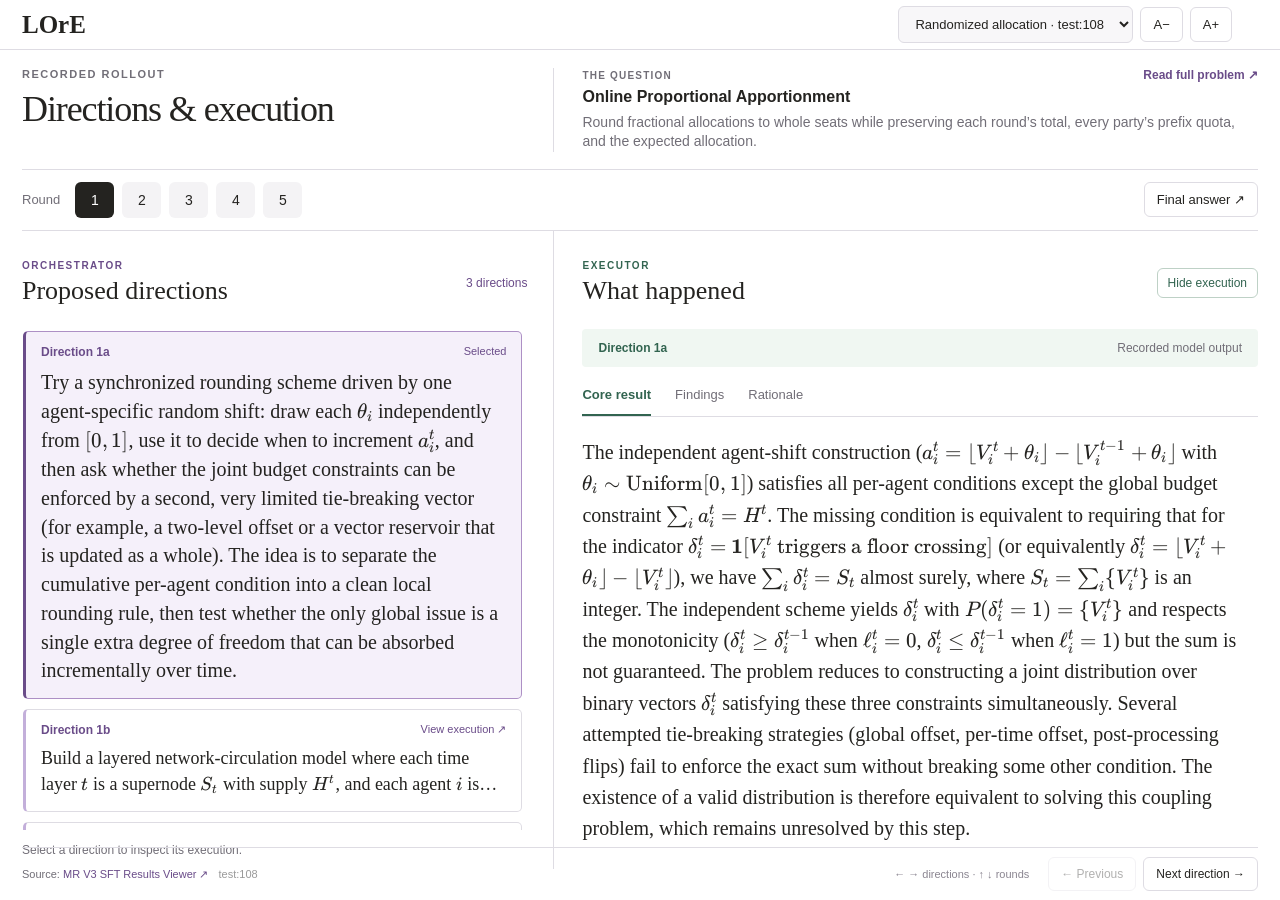
==== content.html @ 2ad1f07b "Publish recorded rollout viewer and PowerPoint content add-in" ====
<!doctype html>
<html lang="en">
<head>
  <meta charset="utf-8">
  <meta name="viewport" content="width=device-width,initial-scale=1">
  <meta name="description" content="Step through real proposed directions, executor findings, and final answers from recorded MR V3 SFT rollouts.">
  <title>Directions & execution · LOrE</title>
  <link rel="stylesheet" href="vendor/katex.min.css">
  <link rel="stylesheet" href="style.css">
  <script>window._historyCache={replaceState:history.replaceState,pushState:history.pushState};</script>
  <script src="https://officeapis.public.onecdn.static.microsoft/1/office.js"></script>
  <script>
    history.replaceState=window._historyCache.replaceState;
    history.pushState=window._historyCache.pushState;
    Office.onReady(function(info){document.documentElement.dataset.officeHost=info.host||'browser';});
  </script>
  <script defer src="vendor/katex.min.js"></script>
  <script defer src="vendor/marked.min.js"></script>
  <script defer src="data.js"></script>
  <script defer src="app.js"></script>
</head>
<body class="office-content">
  <header class="topbar">
    <div class="brand">LOrE <span>Exploration in action</span></div>
    <div class="tools">
      <label class="sr-only" for="example">Choose a rollout</label><select id="example"></select>
      <button id="fontSmaller" aria-label="Decrease text size" title="Smaller text">A−</button>
      <button id="fontLarger" aria-label="Increase text size" title="Larger text">A+</button>
      <button id="fullscreen">Full screen</button>
    </div>
  </header>
  <main>
    <section class="intro">
      <div><p class="eyebrow">RECORDED ROLLOUT</p><h1>Directions & execution</h1></div>
      <div class="question-brief"><div class="question-label">THE QUESTION <button id="showQuestion" class="text-button">Read full problem ↗</button></div><h2 id="problemTitle"></h2><p id="problemSummary"></p></div>
    </section>
    <section class="timeline" aria-label="Exploration rounds">
      <span class="timeline-label">Round</span><div id="rounds"></div>
      <button id="finalButton" class="final-button">Final answer ↗</button>
    </section>
    <div class="workspace">
      <section class="directions" aria-labelledby="directionsHeading">
        <div class="section-heading"><div><p class="role purple">ORCHESTRATOR</p><h2 id="directionsHeading">Proposed directions</h2></div><span id="directionCount" class="count"></span></div>
        <div id="directions" class="direction-list"></div>
        <div class="panel-footer">Select a direction to inspect its execution.</div>
      </section>
      <section class="execution" aria-labelledby="executionHeading">
        <div class="section-heading"><div><p class="role green">EXECUTOR</p><h2 id="executionHeading">What happened</h2></div><button id="reveal" class="reveal">Hide execution</button></div>
        <div id="executionContent">
          <div class="execution-meta"><span id="activeDirection"></span><span>Recorded model output</span></div>
          <div class="tabs" role="tablist" aria-label="Executor output">
            <button role="tab" data-tab="core_result" id="tab-core_result" aria-controls="output">Core result</button>
            <button role="tab" data-tab="found" id="tab-found" aria-controls="output">Findings</button>
            <button role="tab" data-tab="rationale" id="tab-rationale" aria-controls="output">Rationale</button>
          </div>
          <div id="output" class="prose output" role="tabpanel" tabindex="0"></div>
        </div>
        <div id="hiddenExecution" hidden><span class="large-number">02</span><h3>What did the executor find?</h3><p>Choose a direction, then reveal its recorded result.</p><button id="revealBig" class="primary">Show execution</button></div>
      </section>
    </div>
    <footer>
      <div class="source">Source: <a href="https://huggingface.co/spaces/HerrHruby/MR-V3-SFT-Results-Viewer" target="_blank" rel="noopener">MR V3 SFT Results Viewer ↗</a><span id="recordId"></span></div>
      <div class="navigation"><span class="keyboard-hint">← → directions · ↑ ↓ rounds</span><button id="prev">← Previous</button><button id="next">Next direction →</button></div>
    </footer>
  </main>
  <dialog id="dialog"><div class="dialog-head"><p class="eyebrow" id="dialogLabel"></p><button id="closeDialog" aria-label="Close dialog">Close ×</button></div><h2 id="dialogTitle"></h2><div id="dialogBody" class="prose"></div></dialog>
  <div id="announcement" class="sr-only" aria-live="polite"></div>
</body>
</html>
---- style.css ----
:root{--ink:#242320;--muted:#716e77;--line:#dedce3;--purple:#6a4c89;--pale-purple:#f5f0fa;--green:#326450;--pale-green:#f0f7f2;--reading:20px}
*{box-sizing:border-box}body{margin:0;background:#fff;color:var(--ink);font-family:Arial,Helvetica,sans-serif}button,select{font:inherit}button,select{color:inherit;background:#fff;border:1px solid var(--line);border-radius:6px;padding:9px 12px}button{cursor:pointer}button:hover{border-color:var(--purple);background:#faf8fc}button:disabled{opacity:.35;cursor:default}button:focus-visible,select:focus-visible,a:focus-visible,[tabindex]:focus-visible{outline:3px solid #9b76c2;outline-offset:3px}a{color:var(--purple);text-decoration:none}a:hover{text-decoration:underline}.topbar{height:68px;padding:0 32px;border-bottom:1px solid var(--line);display:flex;align-items:center;justify-content:space-between;gap:20px}.brand{font-family:Georgia,'Times New Roman',serif;font-size:25px;font-weight:bold;white-space:nowrap}.brand span{font-family:Arial,Helvetica,sans-serif;font-size:13px;font-weight:normal;color:var(--muted);padding-left:18px}.tools{display:flex;gap:7px;align-items:center;font-size:13px}.tools select{max-width:300px;background:#f8f7f9}.tools button{white-space:nowrap}main{max-width:1800px;margin:auto;padding:26px 32px 0}.intro{display:grid;grid-template-columns:43% 57%;align-items:start;padding-bottom:25px}.eyebrow,.role{font-size:11px;font-weight:bold;letter-spacing:1.5px;margin:0 0 10px;color:var(--muted)}h1{font-family:Georgia,'Times New Roman',serif;font-size:42px;line-height:1.1;letter-spacing:-1.1px;font-weight:normal;margin:0}h2{margin:0;font-family:Georgia,'Times New Roman',serif;font-weight:normal;font-size:26px;line-height:1.16}.question-brief{padding-left:28px;border-left:1px solid var(--line)}.question-label{font-size:10px;letter-spacing:1.2px;font-weight:bold;color:var(--muted);display:flex;justify-content:space-between;align-items:center;margin-bottom:6px}.text-button{font-size:12px;padding:0;border:none;color:var(--purple);letter-spacing:0;background:none}.question-brief h2{font-family:Arial,Helvetica,sans-serif;font-size:16px;font-weight:bold;margin-bottom:6px}.question-brief p{font-size:14px;color:var(--muted);line-height:1.4;margin:0;max-width:680px}.timeline{display:flex;align-items:center;gap:15px;border-top:1px solid var(--line);border-bottom:1px solid var(--line);padding:12px 0}.timeline-label{font-size:13px;color:var(--muted)}#rounds{display:flex;gap:8px;flex:1;flex-wrap:wrap}#rounds button{border:1px solid transparent;background:#f4f3f5;min-width:39px;height:36px;font-size:14px;padding:6px 10px}#rounds button.active{background:var(--ink);color:#fff}.final-button{font-size:13px}.workspace{display:grid;grid-template-columns:43% 57%;height:calc(100dvh - 315px);min-height:400px;max-height:950px}.directions{padding:24px 26px 0 0;display:flex;flex-direction:column;min-width:0}.execution{padding:24px 0 0 28px;border-left:1px solid var(--line);display:flex;flex-direction:column;min-width:0}.section-heading{display:flex;justify-content:space-between;align-items:center;min-height:56px;margin-bottom:18px;gap:10px}.role{margin:0 0 5px;font-size:10px}.purple{color:var(--purple)}.green{color:var(--green)}.count{font-size:12px;color:var(--purple);white-space:nowrap}.direction-list{overflow-y:auto;padding:2px 5px 4px 1px;scrollbar-width:thin;scrollbar-color:#cfc5d8 transparent;flex:1}.direction{display:block;width:100%;text-align:left;padding:15px 17px;border:1px solid var(--line);border-left:3px solid #c3afda;margin-bottom:10px;border-radius:5px;background:#fff}.direction.active{background:var(--pale-purple);border-color:#ad90c5;border-left:3px solid var(--purple)}.direction-head{display:flex;justify-content:space-between;gap:10px;margin-bottom:9px;color:var(--purple);font-weight:bold;font-size:12px}.direction-head .hint{font-weight:normal;font-size:11px}.direction .prose{font-size:var(--reading);line-height:1.44;font-family:Georgia,'Times New Roman',serif;overflow-wrap:anywhere}.direction:not(.active) .prose{display:-webkit-box;-webkit-line-clamp:2;-webkit-box-orient:vertical;overflow:hidden;font-size:calc(var(--reading) - 2px)}.prose p{margin:0 0 1em}.prose p:last-child{margin-bottom:0}.prose ul,.prose ol{padding-left:1.5em}.prose li{margin:.45em 0}.prose h1,.prose h2,.prose h3,.prose h4{font-family:inherit;font-size:1.1em;line-height:1.3;margin:1em 0 .5em;font-weight:bold;letter-spacing:0}.prose pre{white-space:pre-wrap;font: .85em/1.5 monospace;background:#f6f4f7;padding:12px}.prose blockquote{border-left:3px solid var(--line);margin:1em 0;padding-left:15px}.prose table{border-collapse:collapse;max-width:100%;display:block;overflow:auto}.prose td,.prose th{border:1px solid var(--line);padding:6px}.prose code{font-size:.85em}.katex{font-size:1.05em}.katex-display{overflow-x:auto;overflow-y:hidden;padding:5px 0}.panel-footer{font-size:12px;color:var(--muted);padding:13px 0 12px}.reveal{font-size:12px;color:var(--green);padding:7px 10px;border-color:#bed1c6}.execution-meta{font-size:12px;color:var(--muted);display:flex;justify-content:space-between;padding:12px 16px;background:var(--pale-green);border-radius:4px}.execution-meta span:first-child{font-weight:bold;color:var(--green)}#executionContent{display:flex;flex:1;flex-direction:column;min-height:0}.tabs{display:flex;gap:24px;border-bottom:1px solid var(--line);padding:8px 0 0;margin-bottom:0}.tabs button{background:none;border:none;border-radius:0;font-size:13px;padding:12px 0;color:var(--muted);border-bottom:2px solid transparent}.tabs button[aria-selected=true]{color:var(--green);font-weight:bold;border-bottom-color:var(--green)}.output{font:var(--reading)/1.57 Georgia,'Times New Roman',serif;overflow-y:auto;overflow-x:hidden;overflow-wrap:anywhere;padding:20px 15px 24px 0;scrollbar-width:thin;scrollbar-color:#bed1c6 transparent;flex:1;min-height:0}.rawtex{color:#675481;white-space:pre-wrap}#hiddenExecution{margin:auto;text-align:center;padding:40px;color:var(--muted)}#hiddenExecution h3{font-family:Georgia,'Times New Roman',serif;font-size:28px;font-weight:normal;color:var(--ink)}.large-number{font:60px Georgia,serif;color:#d5e1d8}.primary{background:var(--green);border-color:var(--green);color:white}.primary:hover{background:#244e3c;color:white}[hidden]{display:none!important}footer{display:flex;justify-content:space-between;align-items:center;border-top:1px solid var(--line);padding:14px 0 16px;gap:15px}.source{font-size:11px;color:var(--muted)}#recordId{display:inline-block;margin-left:10px;color:#999}.navigation{display:flex;align-items:center;gap:7px}.navigation button{font-size:12px}.keyboard-hint{color:#8a8590;font-size:11px;margin-right:12px}dialog{border:1px solid var(--line);border-radius:9px;padding:28px 36px;width:min(1000px,92vw);max-height:88vh;color:var(--ink);box-shadow:0 20px 80px #0003}dialog::backdrop{background:#1d17275c;backdrop-filter:blur(3px)}.dialog-head{display:flex;justify-content:space-between;align-items:center}.dialog-head button{font-size:12px}dialog h2{font-size:30px;margin:15px 0 25px}dialog .prose{font:20px/1.6 Georgia,'Times New Roman',serif}.judge{margin-top:35px;border-top:1px solid var(--line);padding-top:18px;font-family:Arial,sans-serif;font-size:14px}.judge summary{cursor:pointer}.judge .prose{font-size:17px;margin-top:16px}.sr-only{position:absolute;width:1px;height:1px;padding:0;margin:-1px;overflow:hidden;clip:rect(0,0,0,0);white-space:nowrap;border:0}
main{height:calc(100dvh - 68px);display:flex;flex-direction:column}.intro,.timeline,footer,.section-heading,.panel-footer{flex-shrink:0}.workspace{flex:1;min-height:280px;height:auto;max-height:none}.direction-list{min-height:0}.directions{min-height:0}
@media(min-width:1550px){:root{--reading:23px}h1{font-size:49px}.question-brief h2{font-size:18px}.question-brief p{font-size:16px}.section-heading h2{font-size:30px}}
@media(max-width:1000px){.brand span,.keyboard-hint{display:none}.topbar{padding:0 20px}main{padding:22px 20px 0}.intro{grid-template-columns:40% 60%}h1{font-size:34px}.workspace{grid-template-columns:42% 58%;height:calc(100dvh - 310px)}.directions{padding-right:18px}.execution{padding-left:18px}:root{--reading:18px}.question-brief{padding-left:18px}.source{max-width:46%}.tools select{max-width:230px}}
@media(max-width:720px){.topbar{height:auto;min-height:64px;flex-wrap:wrap;padding:14px 18px;gap:12px}.tools{flex-wrap:wrap;width:100%}.tools select{flex:1;max-width:none;min-width:160px}main{padding:20px 18px 0}.intro{grid-template-columns:1fr;gap:20px}.question-brief{padding:16px 0 0;border-left:none;border-top:1px solid var(--line)}h1{font-size:35px}.timeline{gap:9px}.timeline-label{display:none}#rounds{gap:4px}#rounds button{min-width:30px;width:30px;height:32px;padding:5px}.workspace{grid-template-columns:1fr;height:auto;max-height:none;min-height:0}.directions{padding:22px 0 0}.direction-list{max-height:460px}.execution{padding:20px 0 0;border-left:none;border-top:1px solid var(--line);min-height:440px}.output{max-height:600px}.source{max-width:none}.navigation{justify-content:flex-end;width:100%}footer{flex-direction:column;align-items:flex-start}.section-heading h2{font-size:26px}dialog{padding:22px}dialog .prose{font-size:18px}}
@media(max-width:720px){main{height:auto;display:block}.direction-list{flex:none}.workspace{display:grid}.execution{height:650px}}

/* Fit the content add-in surface while keeping PowerPoint's corner menu clear. */
.office-content .topbar{height:50px;padding:0 48px 0 22px}
.office-content .brand span,.office-content #fullscreen{display:none}
.office-content main{height:calc(100dvh - 50px);padding:18px 22px 0}
.office-content .intro{padding-bottom:17px}
.office-content h1{font-size:36px}
.office-content .workspace{min-height:230px}
.office-content footer{padding:9px 0}
.office-content .direction{padding:13px 15px}
@media(max-height:640px){.office-content .intro{padding-bottom:12px}.office-content .section-heading{padding:13px 0}.office-content .topbar{height:44px}.office-content main{height:calc(100dvh - 44px);padding-top:12px}.office-content .timeline{padding:8px 0}.office-content .keyboard-hint{display:none}}
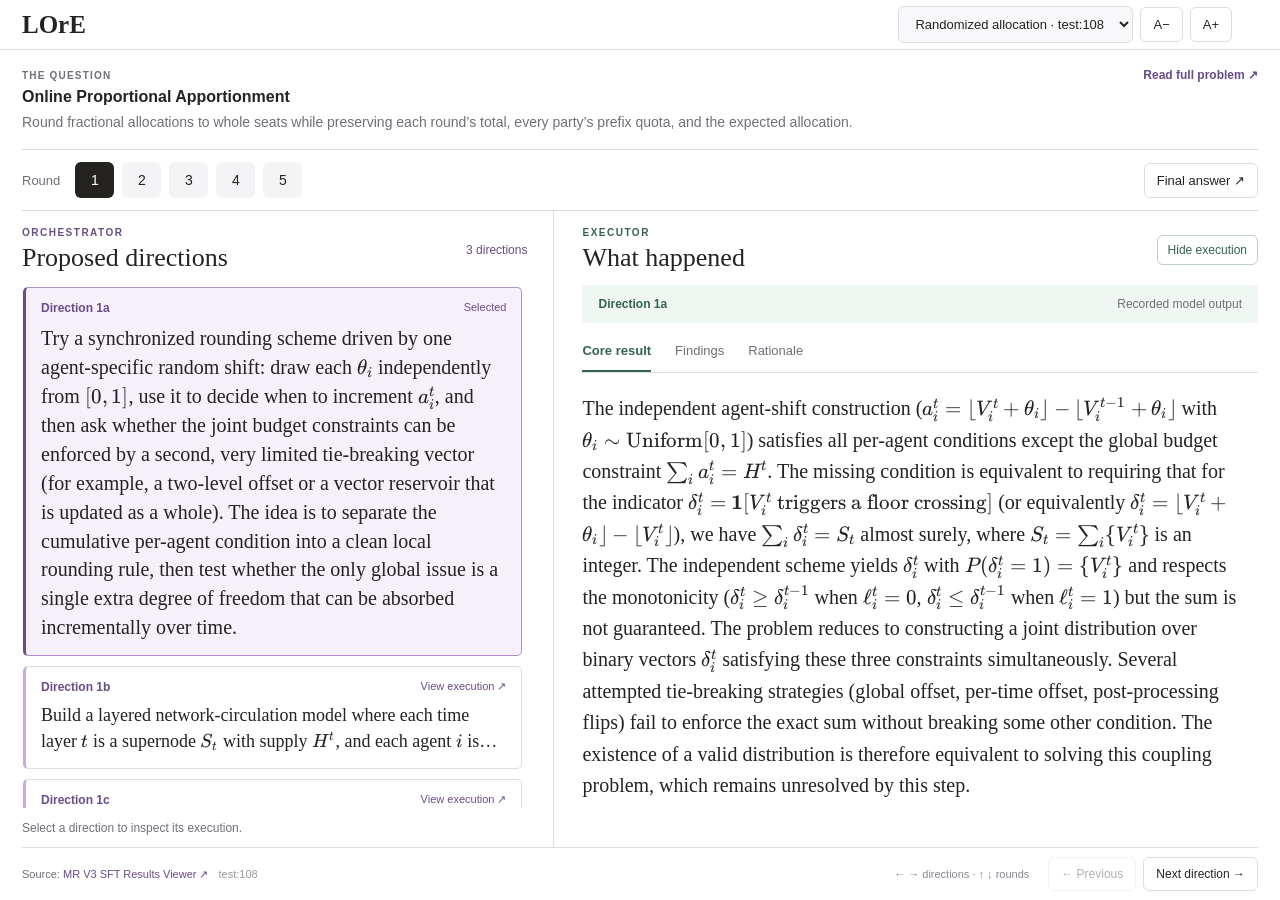
==== commit a0d46966: "Constrain PowerPoint reading panes when the content frame resizes" ====
--- a/content.html
+++ b/content.html
@@ -1,12 +1,12 @@
 <!doctype html>
-<html lang="en">
+<html lang="en" class="office-document">
 <head>
   <meta charset="utf-8">
   <meta name="viewport" content="width=device-width,initial-scale=1">
   <meta name="description" content="Step through real proposed directions, executor findings, and final answers from recorded MR V3 SFT rollouts.">
   <title>Directions & execution · LOrE</title>
   <link rel="stylesheet" href="vendor/katex.min.css">
-  <link rel="stylesheet" href="style.css">
+  <link rel="stylesheet" href="style.css?v=2">
   <script>window._historyCache={replaceState:history.replaceState,pushState:history.pushState};</script>
   <script src="https://officeapis.public.onecdn.static.microsoft/1/office.js"></script>
   <script>
--- a/style.css
+++ b/style.css
@@ -16,3 +16,18 @@
 .office-content footer{padding:9px 0}
 .office-content .direction{padding:13px 15px}
 @media(max-height:640px){.office-content .intro{padding-bottom:12px}.office-content .section-heading{padding:13px 0}.office-content .topbar{height:44px}.office-content main{height:calc(100dvh - 44px);padding-top:12px}.office-content .timeline{padding:8px 0}.office-content .keyboard-hint{display:none}}
+
+.office-content .intro{display:block}.office-content .intro>div:first-child{display:none}.office-content .question-brief{border-left:0;padding-left:0}.office-content .question-brief p{max-width:none}
+
+/* Office's WebView resizes between editing and presenting. Keep scrolling
+   inside each reading pane rather than letting grid content grow the page. */
+html.office-document{height:100%;overflow:hidden}
+body.office-content{height:100%;overflow:hidden;display:flex;flex-direction:column}
+.office-content .topbar{flex:0 0 50px}
+.office-content main{height:auto;min-height:0;flex:1;width:100%;margin:0 auto}
+.office-content .workspace{height:auto;min-height:0;grid-template-rows:minmax(0,1fr);overflow:hidden}
+.office-content .execution,.office-content .directions{min-height:0;overflow:hidden}
+.office-content .execution-meta,.office-content .tabs{flex-shrink:0}
+.office-content .section-heading{min-height:42px;margin-bottom:12px}
+.office-content .execution,.office-content .directions{padding-top:16px}
+@media(max-height:640px){.office-content .topbar{flex-basis:44px}.office-content .section-heading{padding:0}.office-content .panel-footer{padding:8px 0}}
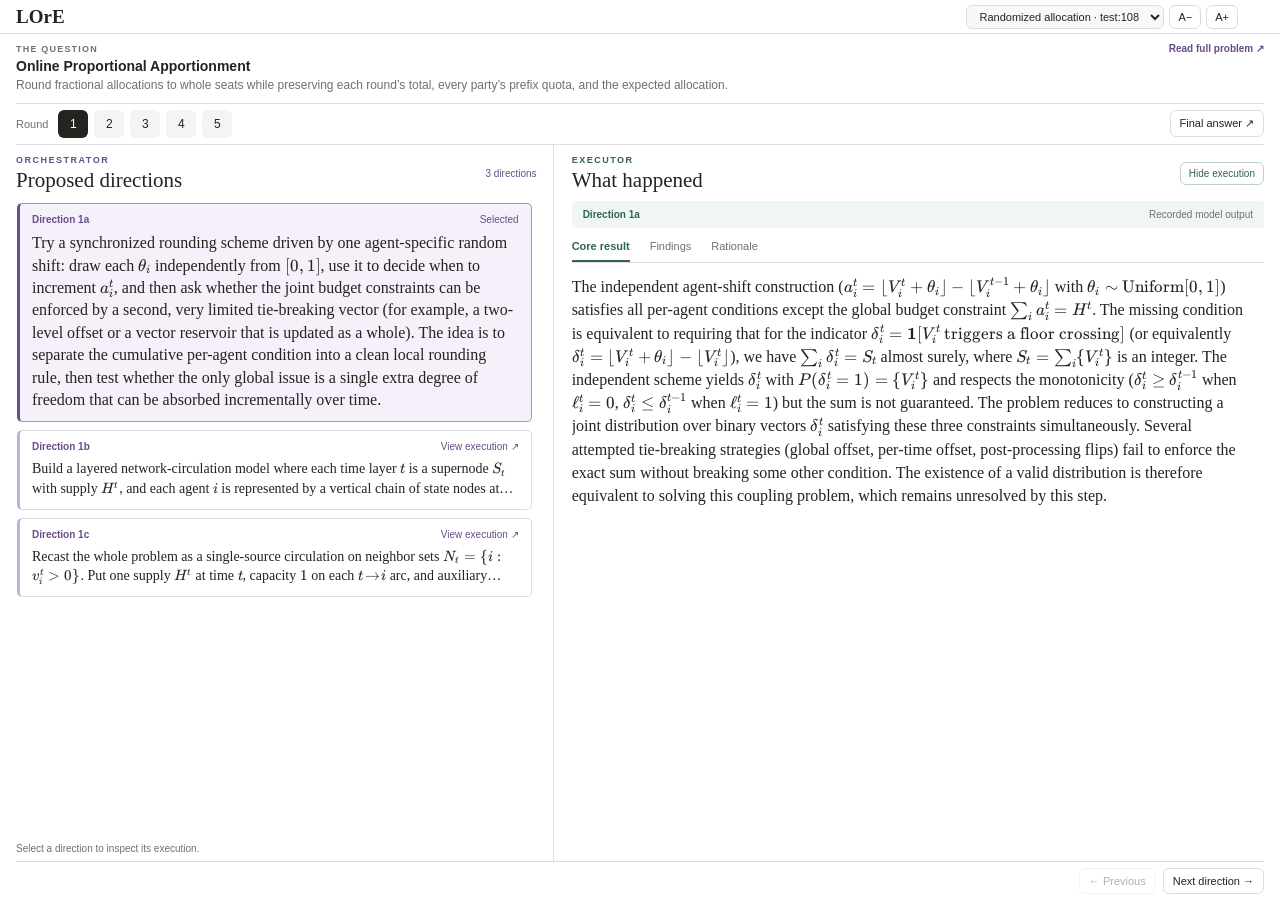
==== commit 58ed373f: "Use smaller presentation text and remove the source footer" ====
--- a/content.html
+++ b/content.html
@@ -6,7 +6,7 @@
   <meta name="description" content="Step through real proposed directions, executor findings, and final answers from recorded MR V3 SFT rollouts.">
   <title>Directions & execution · LOrE</title>
   <link rel="stylesheet" href="vendor/katex.min.css">
-  <link rel="stylesheet" href="style.css?v=2">
+  <link rel="stylesheet" href="style.css?v=3">
   <script>window._historyCache={replaceState:history.replaceState,pushState:history.pushState};</script>
   <script src="https://officeapis.public.onecdn.static.microsoft/1/office.js"></script>
   <script>
@@ -17,7 +17,7 @@
   <script defer src="vendor/katex.min.js"></script>
   <script defer src="vendor/marked.min.js"></script>
   <script defer src="data.js"></script>
-  <script defer src="app.js"></script>
+  <script defer src="app.js?v=3"></script>
 </head>
 <body class="office-content">
   <header class="topbar">
@@ -59,7 +59,6 @@
       </section>
     </div>
     <footer>
-      <div class="source">Source: <a href="https://huggingface.co/spaces/HerrHruby/MR-V3-SFT-Results-Viewer" target="_blank" rel="noopener">MR V3 SFT Results Viewer ↗</a><span id="recordId"></span></div>
       <div class="navigation"><span class="keyboard-hint">← → directions · ↑ ↓ rounds</span><button id="prev">← Previous</button><button id="next">Next direction →</button></div>
     </footer>
   </main>
--- a/style.css
+++ b/style.css
@@ -1,8 +1,8 @@
-:root{--ink:#242320;--muted:#716e77;--line:#dedce3;--purple:#6a4c89;--pale-purple:#f5f0fa;--green:#326450;--pale-green:#f0f7f2;--reading:20px}
+:root{--ink:#242320;--muted:#716e77;--line:#dedce3;--purple:#6a4c89;--pale-purple:#f5f0fa;--green:#326450;--pale-green:#f0f7f2;--reading:18px}
 *{box-sizing:border-box}body{margin:0;background:#fff;color:var(--ink);font-family:Arial,Helvetica,sans-serif}button,select{font:inherit}button,select{color:inherit;background:#fff;border:1px solid var(--line);border-radius:6px;padding:9px 12px}button{cursor:pointer}button:hover{border-color:var(--purple);background:#faf8fc}button:disabled{opacity:.35;cursor:default}button:focus-visible,select:focus-visible,a:focus-visible,[tabindex]:focus-visible{outline:3px solid #9b76c2;outline-offset:3px}a{color:var(--purple);text-decoration:none}a:hover{text-decoration:underline}.topbar{height:68px;padding:0 32px;border-bottom:1px solid var(--line);display:flex;align-items:center;justify-content:space-between;gap:20px}.brand{font-family:Georgia,'Times New Roman',serif;font-size:25px;font-weight:bold;white-space:nowrap}.brand span{font-family:Arial,Helvetica,sans-serif;font-size:13px;font-weight:normal;color:var(--muted);padding-left:18px}.tools{display:flex;gap:7px;align-items:center;font-size:13px}.tools select{max-width:300px;background:#f8f7f9}.tools button{white-space:nowrap}main{max-width:1800px;margin:auto;padding:26px 32px 0}.intro{display:grid;grid-template-columns:43% 57%;align-items:start;padding-bottom:25px}.eyebrow,.role{font-size:11px;font-weight:bold;letter-spacing:1.5px;margin:0 0 10px;color:var(--muted)}h1{font-family:Georgia,'Times New Roman',serif;font-size:42px;line-height:1.1;letter-spacing:-1.1px;font-weight:normal;margin:0}h2{margin:0;font-family:Georgia,'Times New Roman',serif;font-weight:normal;font-size:26px;line-height:1.16}.question-brief{padding-left:28px;border-left:1px solid var(--line)}.question-label{font-size:10px;letter-spacing:1.2px;font-weight:bold;color:var(--muted);display:flex;justify-content:space-between;align-items:center;margin-bottom:6px}.text-button{font-size:12px;padding:0;border:none;color:var(--purple);letter-spacing:0;background:none}.question-brief h2{font-family:Arial,Helvetica,sans-serif;font-size:16px;font-weight:bold;margin-bottom:6px}.question-brief p{font-size:14px;color:var(--muted);line-height:1.4;margin:0;max-width:680px}.timeline{display:flex;align-items:center;gap:15px;border-top:1px solid var(--line);border-bottom:1px solid var(--line);padding:12px 0}.timeline-label{font-size:13px;color:var(--muted)}#rounds{display:flex;gap:8px;flex:1;flex-wrap:wrap}#rounds button{border:1px solid transparent;background:#f4f3f5;min-width:39px;height:36px;font-size:14px;padding:6px 10px}#rounds button.active{background:var(--ink);color:#fff}.final-button{font-size:13px}.workspace{display:grid;grid-template-columns:43% 57%;height:calc(100dvh - 315px);min-height:400px;max-height:950px}.directions{padding:24px 26px 0 0;display:flex;flex-direction:column;min-width:0}.execution{padding:24px 0 0 28px;border-left:1px solid var(--line);display:flex;flex-direction:column;min-width:0}.section-heading{display:flex;justify-content:space-between;align-items:center;min-height:56px;margin-bottom:18px;gap:10px}.role{margin:0 0 5px;font-size:10px}.purple{color:var(--purple)}.green{color:var(--green)}.count{font-size:12px;color:var(--purple);white-space:nowrap}.direction-list{overflow-y:auto;padding:2px 5px 4px 1px;scrollbar-width:thin;scrollbar-color:#cfc5d8 transparent;flex:1}.direction{display:block;width:100%;text-align:left;padding:15px 17px;border:1px solid var(--line);border-left:3px solid #c3afda;margin-bottom:10px;border-radius:5px;background:#fff}.direction.active{background:var(--pale-purple);border-color:#ad90c5;border-left:3px solid var(--purple)}.direction-head{display:flex;justify-content:space-between;gap:10px;margin-bottom:9px;color:var(--purple);font-weight:bold;font-size:12px}.direction-head .hint{font-weight:normal;font-size:11px}.direction .prose{font-size:var(--reading);line-height:1.44;font-family:Georgia,'Times New Roman',serif;overflow-wrap:anywhere}.direction:not(.active) .prose{display:-webkit-box;-webkit-line-clamp:2;-webkit-box-orient:vertical;overflow:hidden;font-size:calc(var(--reading) - 2px)}.prose p{margin:0 0 1em}.prose p:last-child{margin-bottom:0}.prose ul,.prose ol{padding-left:1.5em}.prose li{margin:.45em 0}.prose h1,.prose h2,.prose h3,.prose h4{font-family:inherit;font-size:1.1em;line-height:1.3;margin:1em 0 .5em;font-weight:bold;letter-spacing:0}.prose pre{white-space:pre-wrap;font: .85em/1.5 monospace;background:#f6f4f7;padding:12px}.prose blockquote{border-left:3px solid var(--line);margin:1em 0;padding-left:15px}.prose table{border-collapse:collapse;max-width:100%;display:block;overflow:auto}.prose td,.prose th{border:1px solid var(--line);padding:6px}.prose code{font-size:.85em}.katex{font-size:1.05em}.katex-display{overflow-x:auto;overflow-y:hidden;padding:5px 0}.panel-footer{font-size:12px;color:var(--muted);padding:13px 0 12px}.reveal{font-size:12px;color:var(--green);padding:7px 10px;border-color:#bed1c6}.execution-meta{font-size:12px;color:var(--muted);display:flex;justify-content:space-between;padding:12px 16px;background:var(--pale-green);border-radius:4px}.execution-meta span:first-child{font-weight:bold;color:var(--green)}#executionContent{display:flex;flex:1;flex-direction:column;min-height:0}.tabs{display:flex;gap:24px;border-bottom:1px solid var(--line);padding:8px 0 0;margin-bottom:0}.tabs button{background:none;border:none;border-radius:0;font-size:13px;padding:12px 0;color:var(--muted);border-bottom:2px solid transparent}.tabs button[aria-selected=true]{color:var(--green);font-weight:bold;border-bottom-color:var(--green)}.output{font:var(--reading)/1.57 Georgia,'Times New Roman',serif;overflow-y:auto;overflow-x:hidden;overflow-wrap:anywhere;padding:20px 15px 24px 0;scrollbar-width:thin;scrollbar-color:#bed1c6 transparent;flex:1;min-height:0}.rawtex{color:#675481;white-space:pre-wrap}#hiddenExecution{margin:auto;text-align:center;padding:40px;color:var(--muted)}#hiddenExecution h3{font-family:Georgia,'Times New Roman',serif;font-size:28px;font-weight:normal;color:var(--ink)}.large-number{font:60px Georgia,serif;color:#d5e1d8}.primary{background:var(--green);border-color:var(--green);color:white}.primary:hover{background:#244e3c;color:white}[hidden]{display:none!important}footer{display:flex;justify-content:space-between;align-items:center;border-top:1px solid var(--line);padding:14px 0 16px;gap:15px}.source{font-size:11px;color:var(--muted)}#recordId{display:inline-block;margin-left:10px;color:#999}.navigation{display:flex;align-items:center;gap:7px}.navigation button{font-size:12px}.keyboard-hint{color:#8a8590;font-size:11px;margin-right:12px}dialog{border:1px solid var(--line);border-radius:9px;padding:28px 36px;width:min(1000px,92vw);max-height:88vh;color:var(--ink);box-shadow:0 20px 80px #0003}dialog::backdrop{background:#1d17275c;backdrop-filter:blur(3px)}.dialog-head{display:flex;justify-content:space-between;align-items:center}.dialog-head button{font-size:12px}dialog h2{font-size:30px;margin:15px 0 25px}dialog .prose{font:20px/1.6 Georgia,'Times New Roman',serif}.judge{margin-top:35px;border-top:1px solid var(--line);padding-top:18px;font-family:Arial,sans-serif;font-size:14px}.judge summary{cursor:pointer}.judge .prose{font-size:17px;margin-top:16px}.sr-only{position:absolute;width:1px;height:1px;padding:0;margin:-1px;overflow:hidden;clip:rect(0,0,0,0);white-space:nowrap;border:0}
 main{height:calc(100dvh - 68px);display:flex;flex-direction:column}.intro,.timeline,footer,.section-heading,.panel-footer{flex-shrink:0}.workspace{flex:1;min-height:280px;height:auto;max-height:none}.direction-list{min-height:0}.directions{min-height:0}
-@media(min-width:1550px){:root{--reading:23px}h1{font-size:49px}.question-brief h2{font-size:18px}.question-brief p{font-size:16px}.section-heading h2{font-size:30px}}
-@media(max-width:1000px){.brand span,.keyboard-hint{display:none}.topbar{padding:0 20px}main{padding:22px 20px 0}.intro{grid-template-columns:40% 60%}h1{font-size:34px}.workspace{grid-template-columns:42% 58%;height:calc(100dvh - 310px)}.directions{padding-right:18px}.execution{padding-left:18px}:root{--reading:18px}.question-brief{padding-left:18px}.source{max-width:46%}.tools select{max-width:230px}}
+@media(min-width:1550px){:root{--reading:20px}h1{font-size:49px}.question-brief h2{font-size:18px}.question-brief p{font-size:16px}.section-heading h2{font-size:30px}}
+@media(max-width:1000px){.brand span,.keyboard-hint{display:none}.topbar{padding:0 20px}main{padding:22px 20px 0}.intro{grid-template-columns:40% 60%}h1{font-size:34px}.workspace{grid-template-columns:42% 58%;height:calc(100dvh - 310px)}.directions{padding-right:18px}.execution{padding-left:18px}:root{--reading:16px}.question-brief{padding-left:18px}.source{max-width:46%}.tools select{max-width:230px}}
 @media(max-width:720px){.topbar{height:auto;min-height:64px;flex-wrap:wrap;padding:14px 18px;gap:12px}.tools{flex-wrap:wrap;width:100%}.tools select{flex:1;max-width:none;min-width:160px}main{padding:20px 18px 0}.intro{grid-template-columns:1fr;gap:20px}.question-brief{padding:16px 0 0;border-left:none;border-top:1px solid var(--line)}h1{font-size:35px}.timeline{gap:9px}.timeline-label{display:none}#rounds{gap:4px}#rounds button{min-width:30px;width:30px;height:32px;padding:5px}.workspace{grid-template-columns:1fr;height:auto;max-height:none;min-height:0}.directions{padding:22px 0 0}.direction-list{max-height:460px}.execution{padding:20px 0 0;border-left:none;border-top:1px solid var(--line);min-height:440px}.output{max-height:600px}.source{max-width:none}.navigation{justify-content:flex-end;width:100%}footer{flex-direction:column;align-items:flex-start}.section-heading h2{font-size:26px}dialog{padding:22px}dialog .prose{font-size:18px}}
 @media(max-width:720px){main{height:auto;display:block}.direction-list{flex:none}.workspace{display:grid}.execution{height:650px}}
 
@@ -31,3 +31,44 @@
 .office-content .section-heading{min-height:42px;margin-bottom:12px}
 .office-content .execution,.office-content .directions{padding-top:16px}
 @media(max-height:640px){.office-content .topbar{flex-basis:44px}.office-content .section-heading{padding:0}.office-content .panel-footer{padding:8px 0}}
+
+/* Compact presentation controls leave more room for recorded text. */
+footer{justify-content:flex-end}
+html.office-document{--reading:16px}
+.office-content{font-size:13px}
+.office-content .topbar{height:34px;flex-basis:34px;padding:0 42px 0 16px}
+.office-content .brand{font-size:19px}
+.office-content .tools{font-size:11px;gap:5px}
+.office-content .tools button{padding:5px 8px}
+.office-content .tools select{padding:4px 8px}
+.office-content main{padding:9px 16px 0}
+.office-content .intro{padding-bottom:9px}
+.office-content .question-label{font-size:9px;margin-bottom:4px}
+.office-content .text-button{font-size:10px}
+.office-content .question-brief h2{font-size:14px;margin-bottom:4px}
+.office-content .question-brief p{font-size:12px;line-height:1.3}
+.office-content .timeline{padding:6px 0;gap:10px}
+.office-content .timeline-label{font-size:11px}
+.office-content #rounds{gap:6px}
+.office-content #rounds button{min-width:30px;height:28px;font-size:12px;padding:4px 8px}
+.office-content .final-button{font-size:11px;padding:6px 9px}
+.office-content .directions{padding:10px 16px 0 0}
+.office-content .execution{padding:10px 0 0 18px}
+.office-content .section-heading{min-height:34px;margin-bottom:9px;padding:0}
+.office-content .section-heading h2{font-size:21px}
+.office-content .role{font-size:9px;margin-bottom:3px}
+.office-content .count,.office-content .reveal{font-size:10px}
+.office-content .reveal{padding:5px 8px}
+.office-content .direction{padding:10px 12px;margin-bottom:8px}
+.office-content .direction-head{font-size:10px;margin-bottom:7px}
+.office-content .direction-head .hint{font-size:10px}
+.office-content .direction .prose{line-height:1.4}
+.office-content .execution-meta{font-size:10px;padding:8px 11px}
+.office-content .tabs{padding-top:4px;gap:20px}
+.office-content .tabs button{font-size:11px;padding:8px 0}
+.office-content .output{line-height:1.45;padding:12px 10px 16px 0}
+.office-content .panel-footer{font-size:10px;padding:7px 0}
+.office-content footer{padding:6px 0;gap:8px}
+.office-content .keyboard-hint{display:none}
+.office-content .navigation button{font-size:11px;padding:6px 9px}
+.office-content dialog .prose{font-size:16px;line-height:1.45}
